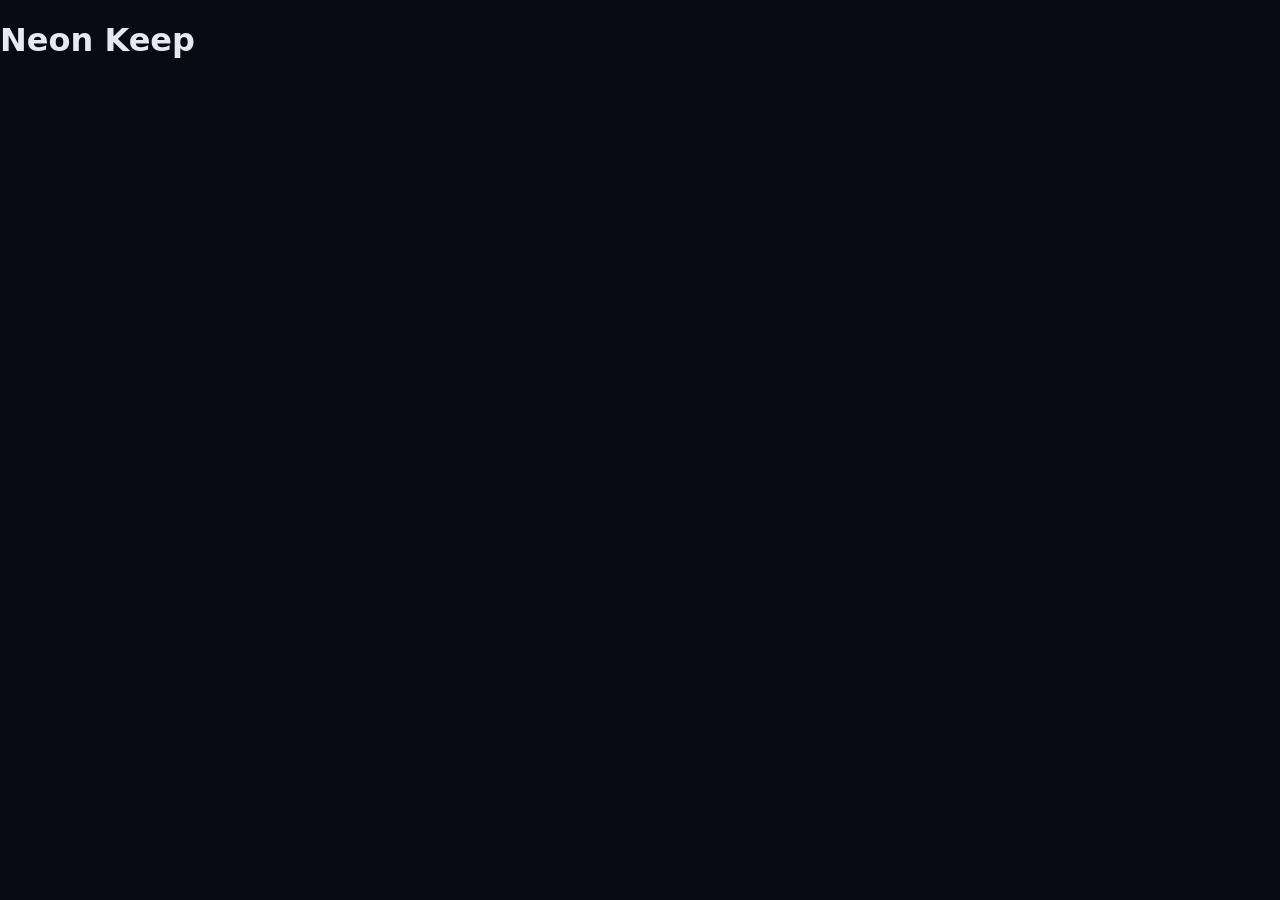
==== index.html @ 3c2a7184 "chore: scaffold Neon Keep static site, remove old Python arcade Deletes the Streamlit/Ollama project" ====
<!doctype html>
<html lang="en">
<head>
  <meta charset="utf-8">
  <meta name="viewport" content="width=device-width, initial-scale=1">
  <title>Neon Keep</title>
  <link rel="stylesheet" href="shared/theme.css">
</head>
<body>
  <div class="nk-crt" aria-hidden="true"></div>
  <main>
    <h1 class="nk-title">Neon Keep</h1>
  </main>
  <script src="shared/store.js"></script>
  <script src="shared/audio.js"></script>
  <script src="shared/juice.js"></script>
</body>
</html>
---- shared/theme.css ----
/* Neon Keep — shared theme. Placeholder token values; Task A finalizes them. */
:root {
  --nk-bg: #0a0a12;
  --nk-bg-panel: #141424;
  --nk-neon: #00f0ff;
  --nk-neon-2: #ff2fd0;
  --nk-danger: #ff3b3b;
  --nk-text: #e8e8f0;
  --nk-muted: #8a8aa0;
  --nk-font-display: ui-monospace, "SFMono-Regular", Menlo, monospace;
  --nk-font-body: system-ui, -apple-system, sans-serif;
  --nk-radius: 10px;
  --nk-space: 12px;
}

body {
  margin: 0;
  background: var(--nk-bg);
  color: var(--nk-text);
  font-family: var(--nk-font-body);
}

.nk-btn {}
.nk-panel {}
.nk-title {}
.nk-crt {}
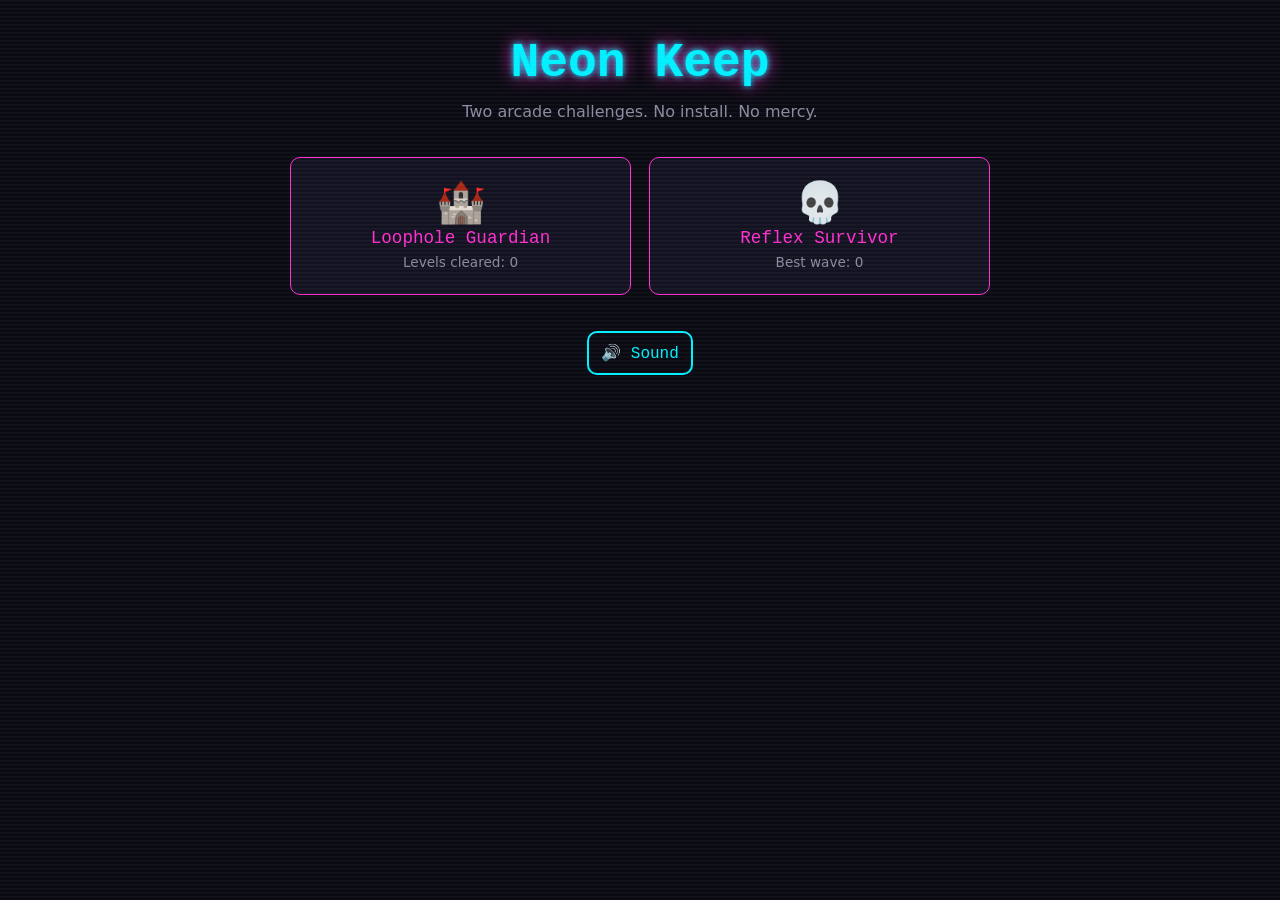
==== commit 70619cfe: "feat(hub): Neon Keep landing page and README index.html: the title, a tagline, and two responsive ga" ====
--- a/index.html
+++ b/index.html
@@ -5,14 +5,122 @@
   <meta name="viewport" content="width=device-width, initial-scale=1">
   <title>Neon Keep</title>
   <link rel="stylesheet" href="shared/theme.css">
+  <style>
+    body {
+      display: flex;
+      flex-direction: column;
+      align-items: center;
+      min-height: 100vh;
+      box-sizing: border-box;
+      padding: calc(var(--nk-space) * 3) var(--nk-space);
+      text-align: center;
+    }
+    .nk-tagline {
+      color: var(--nk-muted);
+      font-family: var(--nk-font-body);
+      margin: var(--nk-space) 0 calc(var(--nk-space) * 3);
+    }
+    .nk-tiles {
+      display: grid;
+      grid-template-columns: repeat(auto-fit, minmax(220px, 1fr));
+      gap: calc(var(--nk-space) * 1.5);
+      width: 100%;
+      max-width: 700px;
+    }
+    .nk-tile {
+      display: flex;
+      flex-direction: column;
+      align-items: center;
+      gap: calc(var(--nk-space) / 2);
+      text-decoration: none;
+      color: var(--nk-text);
+      padding: calc(var(--nk-space) * 2) var(--nk-space);
+    }
+    .nk-tile:hover,
+    .nk-tile:focus-visible {
+      box-shadow: 0 0 6px var(--nk-neon-2), 0 0 18px var(--nk-neon-2);
+      outline: none;
+    }
+    .nk-tile-emoji {
+      font-size: 2.5rem;
+      line-height: 1;
+    }
+    .nk-tile-name {
+      font-family: var(--nk-font-display);
+      color: var(--nk-neon-2);
+      font-size: 1.1rem;
+    }
+    .nk-tile-score {
+      color: var(--nk-muted);
+      font-size: 0.85rem;
+    }
+    #nk-mute-toggle {
+      margin-top: calc(var(--nk-space) * 3);
+    }
+  </style>
 </head>
 <body>
   <div class="nk-crt" aria-hidden="true"></div>
-  <main>
+  <header>
     <h1 class="nk-title">Neon Keep</h1>
+    <p class="nk-tagline">Two arcade challenges. No install. No mercy.</p>
+  </header>
+  <main class="nk-tiles">
+    <a class="nk-panel nk-tile" href="games/guardian/index.html">
+      <span class="nk-tile-emoji" aria-hidden="true">🏰</span>
+      <span class="nk-tile-name">Loophole Guardian</span>
+      <span class="nk-tile-score" id="nk-guardian-score">Levels cleared: 0</span>
+    </a>
+    <a class="nk-panel nk-tile" href="games/survivor/index.html">
+      <span class="nk-tile-emoji" aria-hidden="true">💀</span>
+      <span class="nk-tile-name">Reflex Survivor</span>
+      <span class="nk-tile-score" id="nk-survivor-score">Best wave: 0</span>
+    </a>
   </main>
+  <button class="nk-btn" id="nk-mute-toggle" type="button" aria-pressed="false">🔊 Sound</button>
+
   <script src="shared/store.js"></script>
   <script src="shared/audio.js"></script>
   <script src="shared/juice.js"></script>
+  <script>
+    (function () {
+      'use strict';
+
+      var guardianScoreEl = document.getElementById('nk-guardian-score');
+      var survivorScoreEl = document.getElementById('nk-survivor-score');
+      var muteBtn = document.getElementById('nk-mute-toggle');
+      var tiles = document.querySelectorAll('.nk-tile');
+
+      function renderScores() {
+        var levelsCleared = NK.store.get('guardian.levelsCleared', 0);
+        var highWave = NK.store.get('survivor.highWave', 0);
+        guardianScoreEl.textContent = 'Levels cleared: ' + levelsCleared;
+        survivorScoreEl.textContent = 'Best wave: ' + highWave;
+      }
+
+      function renderMuteLabel() {
+        var muted = NK.store.isMuted();
+        muteBtn.textContent = muted ? '🔇 Sound' : '🔊 Sound';
+        muteBtn.setAttribute('aria-pressed', String(muted));
+      }
+
+      for (var i = 0; i < tiles.length; i++) {
+        tiles[i].addEventListener('click', function () {
+          NK.audio.init();
+          NK.audio.play('click');
+        });
+      }
+
+      muteBtn.addEventListener('click', function () {
+        NK.audio.init();
+        var next = !NK.store.isMuted();
+        NK.audio.setMuted(next);
+        renderMuteLabel();
+      });
+
+      renderScores();
+      renderMuteLabel();
+    })();
+  </script>
 </body>
 </html>
--- a/shared/theme.css
+++ b/shared/theme.css
@@ -1,4 +1,4 @@
-/* Neon Keep — shared theme. Placeholder token values; Task A finalizes them. */
+/* Neon Keep — shared theme. */
 :root {
   --nk-bg: #0a0a12;
   --nk-bg-panel: #141424;
@@ -7,7 +7,7 @@
   --nk-danger: #ff3b3b;
   --nk-text: #e8e8f0;
   --nk-muted: #8a8aa0;
-  --nk-font-display: ui-monospace, "SFMono-Regular", Menlo, monospace;
+  --nk-font-display: "Courier New", ui-monospace, "SFMono-Regular", Menlo, monospace;
   --nk-font-body: system-ui, -apple-system, sans-serif;
   --nk-radius: 10px;
   --nk-space: 12px;
@@ -20,7 +20,59 @@
   font-family: var(--nk-font-body);
 }
 
-.nk-btn {}
-.nk-panel {}
-.nk-title {}
-.nk-crt {}
+.nk-btn {
+  display: inline-flex;
+  align-items: center;
+  justify-content: center;
+  min-height: 44px;
+  padding: 0 var(--nk-space);
+  border-radius: var(--nk-radius);
+  border: 2px solid var(--nk-neon);
+  background: transparent;
+  color: var(--nk-neon);
+  font-family: var(--nk-font-display);
+  font-size: 1rem;
+  cursor: pointer;
+  transition: box-shadow 0.15s ease, background 0.15s ease, color 0.15s ease;
+}
+
+.nk-btn:hover,
+.nk-btn:focus-visible {
+  background: var(--nk-neon);
+  color: var(--nk-bg);
+  box-shadow: 0 0 6px var(--nk-neon), 0 0 18px var(--nk-neon);
+  outline: none;
+}
+
+.nk-btn:active {
+  box-shadow: 0 0 3px var(--nk-neon);
+}
+
+.nk-panel {
+  background: color-mix(in srgb, var(--nk-bg-panel) 85%, transparent);
+  border: 1px solid var(--nk-neon-2);
+  border-radius: var(--nk-radius);
+  padding: var(--nk-space);
+}
+
+.nk-title {
+  font-family: var(--nk-font-display);
+  font-size: clamp(1.75rem, 5vw, 3rem);
+  color: var(--nk-neon);
+  text-shadow: 0 0 6px var(--nk-neon), 0 0 18px var(--nk-neon-2);
+  margin: 0;
+}
+
+.nk-crt {
+  position: fixed;
+  inset: 0;
+  pointer-events: none;
+  background: repeating-linear-gradient(
+    to bottom,
+    rgba(255, 255, 255, 0.04),
+    rgba(255, 255, 255, 0.04) 1px,
+    rgba(0, 0, 0, 0) 2px,
+    rgba(0, 0, 0, 0) 4px
+  );
+  z-index: 9999;
+}
